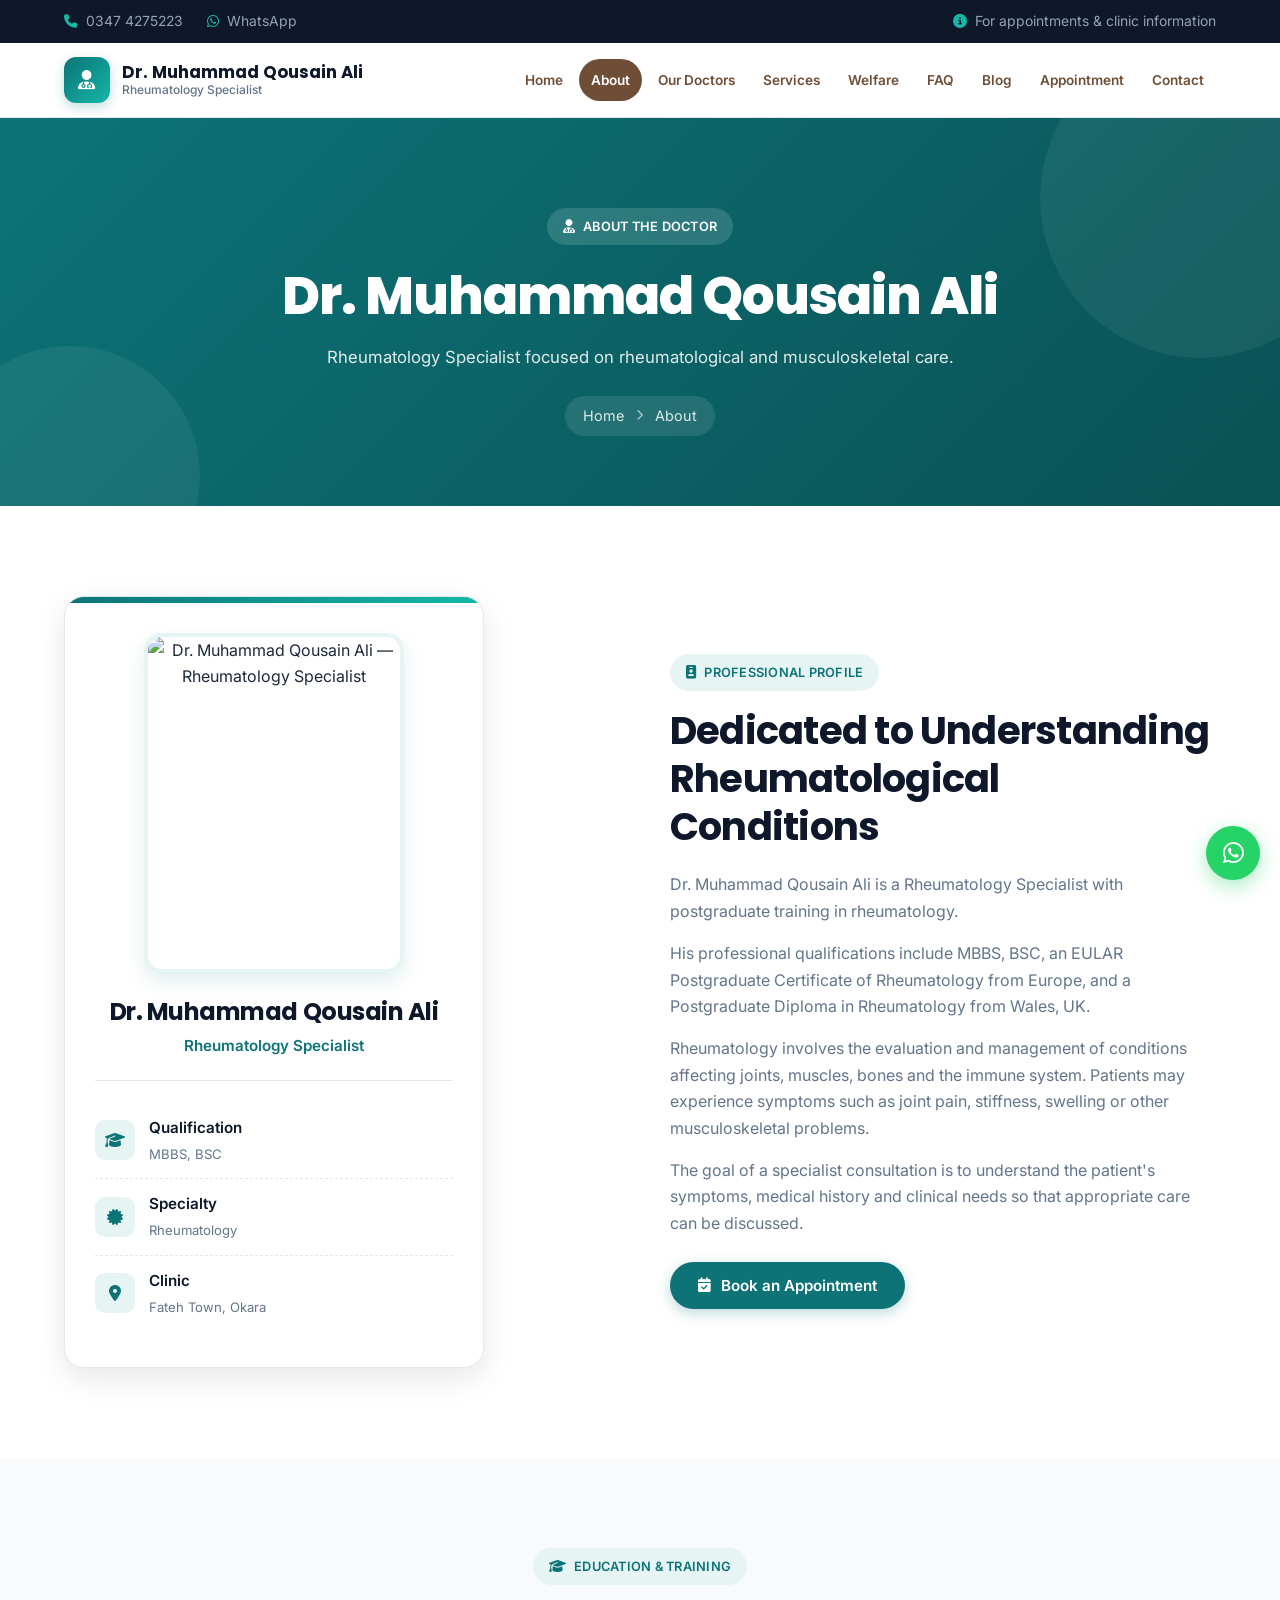
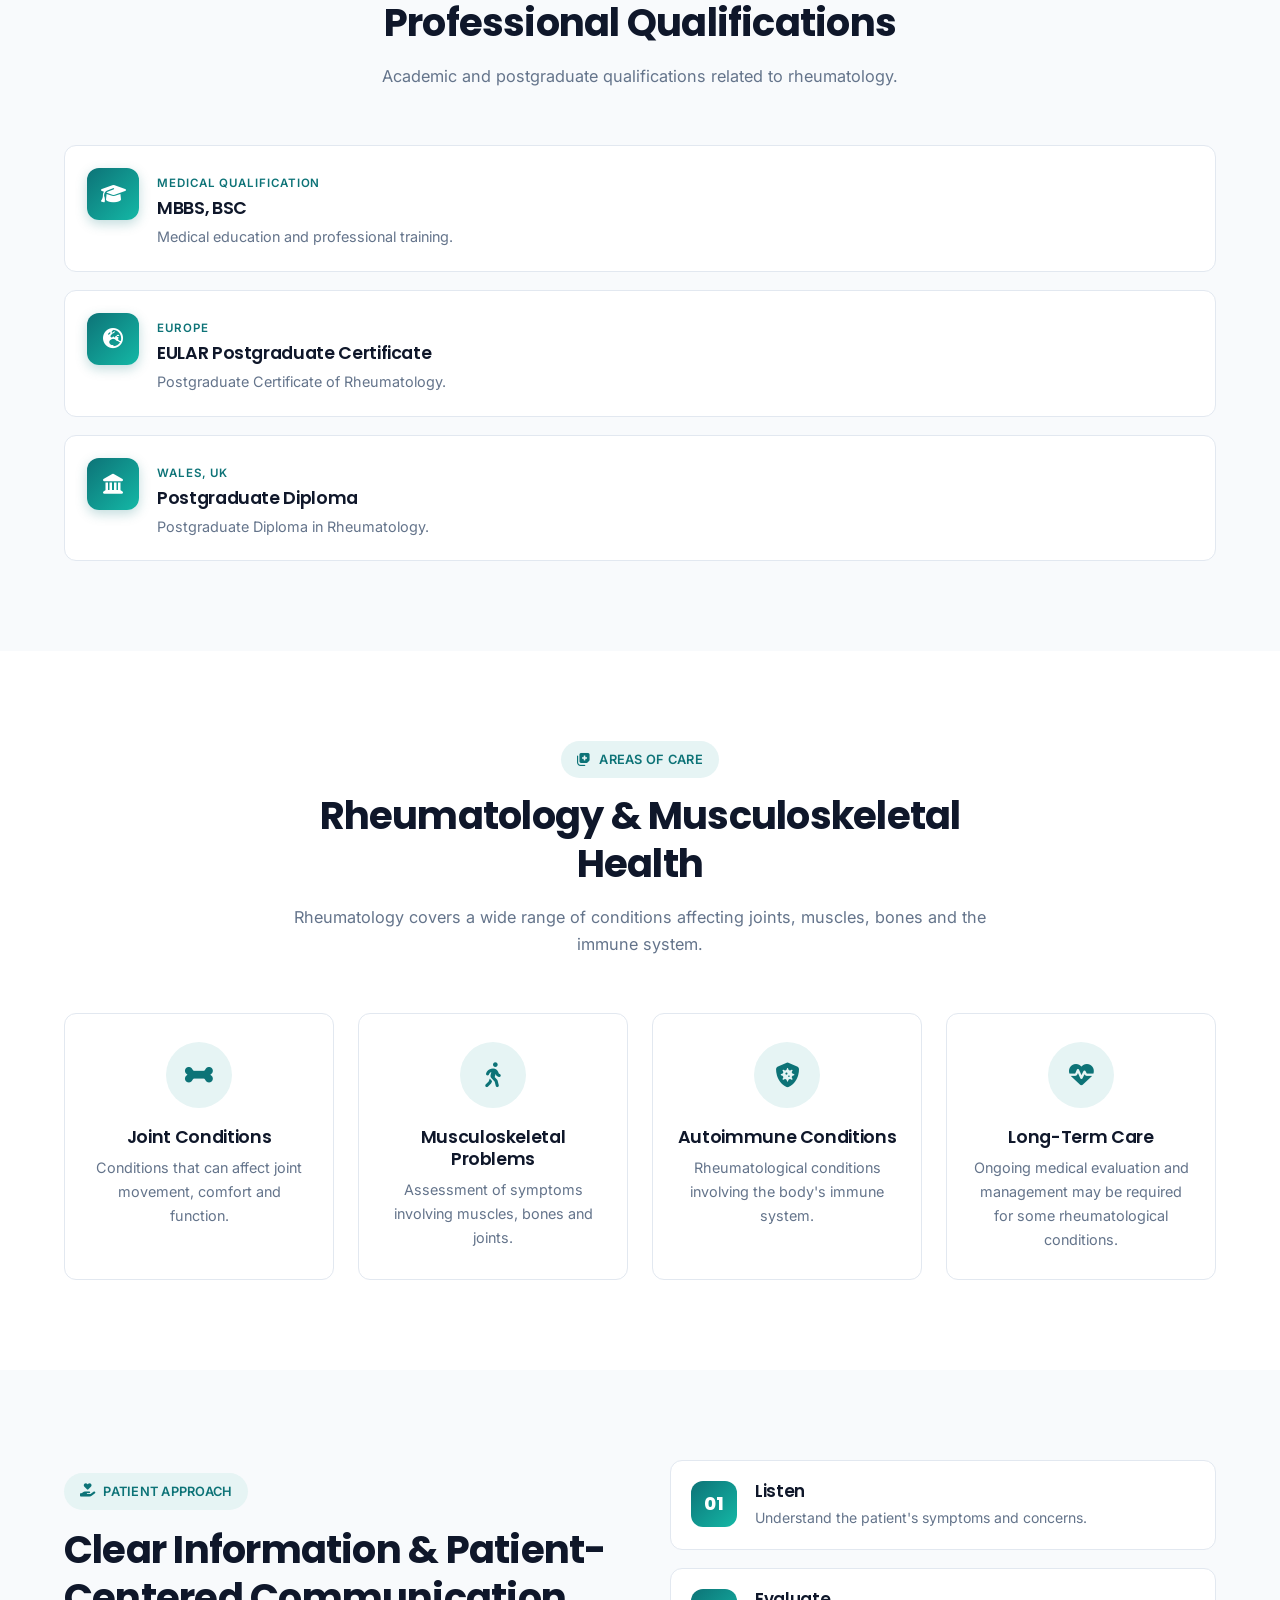
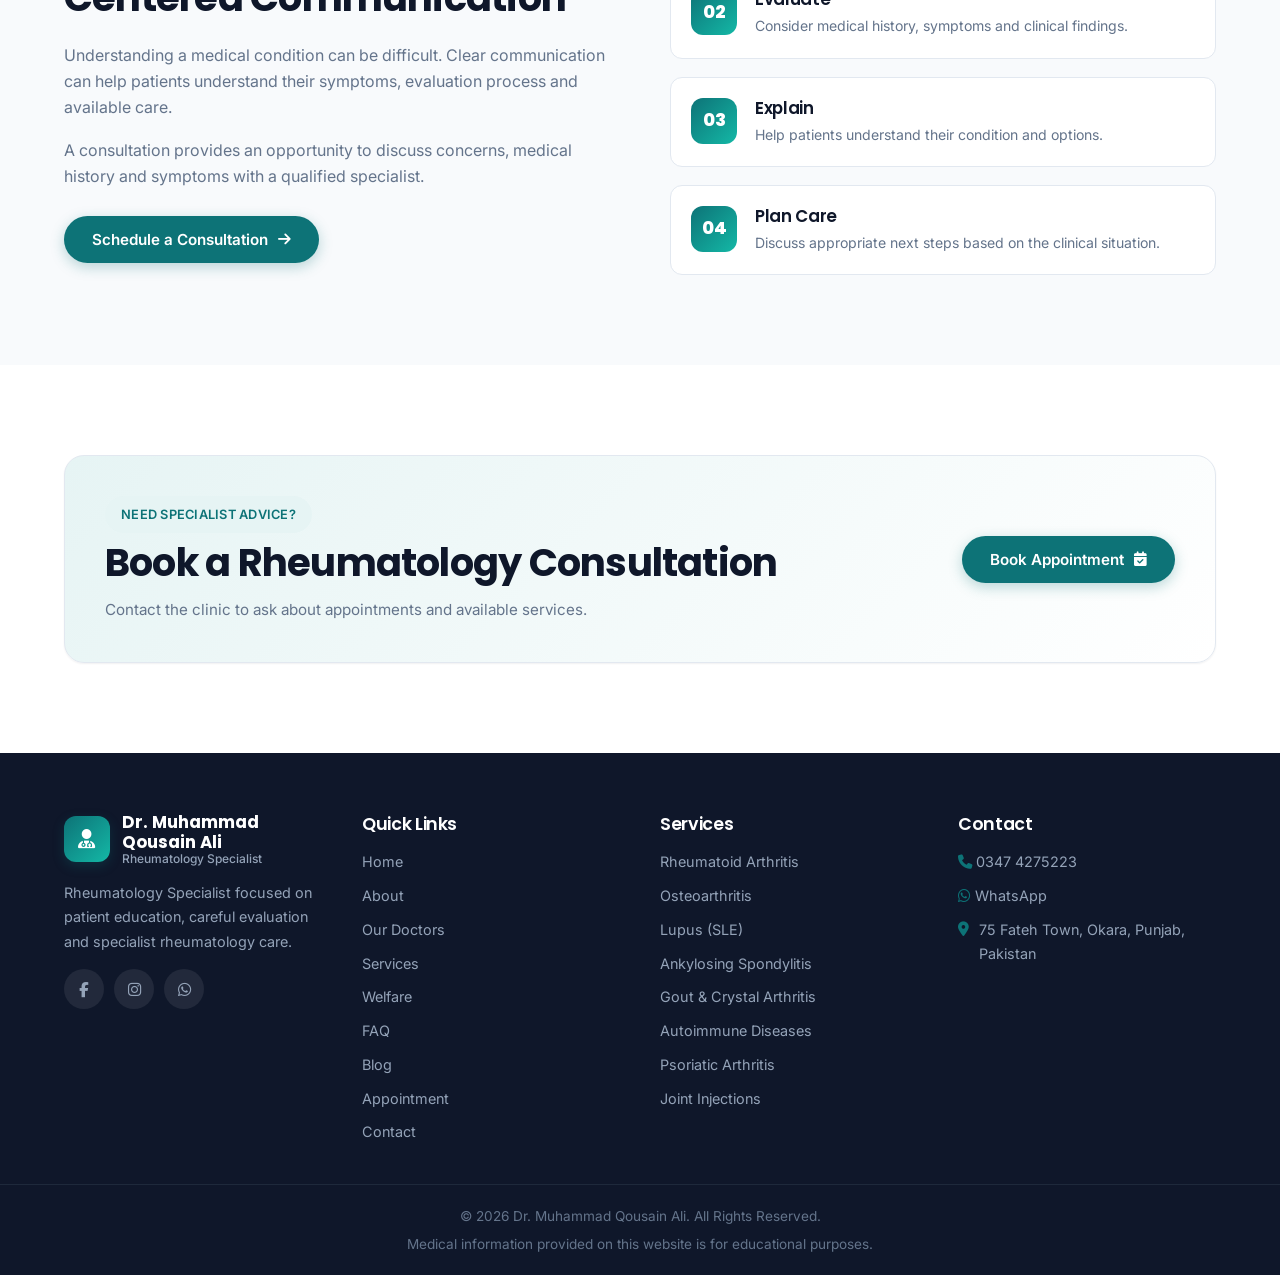
==== about.html @ 87967247 "Rename About.html to about.html" ====
<!DOCTYPE html>
<html lang="en">
<head>
<meta charset="UTF-8">
<meta name="viewport" content="width=device-width, initial-scale=1.0">
<meta name="description" content="Learn about Dr. Muhammad Qousain Ali, Rheumatology Specialist in Okara, Pakistan. MBBS, BSC, EULAR Certificate, Postgraduate Diploma in Rheumatology (Wales, UK).">
<meta name="keywords" content="Dr Muhammad Qousain Ali qualifications, Rheumatologist Okara, EULAR certified, Rheumatology specialist Pakistan">
<meta name="author" content="Dr. Muhammad Qousain Ali">
<meta name="theme-color" content="#0d7377">
<meta property="og:type" content="website">
<meta property="og:title" content="About Dr. Muhammad Qousain Ali | Rheumatology Specialist">
<meta property="og:description" content="Rheumatology specialist with postgraduate training in rheumatology from Europe and Wales, UK.">
<meta property="og:locale" content="en_PK">
<title>About Dr. Muhammad Qousain Ali | Rheumatology Specialist</title>
<link rel="icon" href="data:image/svg+xml,%3Csvg xmlns='http://www.w3.org/2000/svg' viewBox='0 0 100 100'%3E%3Crect width='100' height='100' rx='20' fill='%230d7377'/%3E%3Ctext x='50' y='68' font-family='Arial' font-size='55' font-weight='bold' text-anchor='middle' fill='white'%3EM%3C/text%3E%3C/svg%3E">
<link rel="preconnect" href="https://fonts.googleapis.com">
<link rel="preconnect" href="https://fonts.gstatic.com" crossorigin>
<link rel="dns-prefetch" href="https://cdnjs.cloudflare.com">
<link href="https://fonts.googleapis.com/css2?family=Inter:wght@400;500;600;700&family=Poppins:wght@600;700;800&display=swap" rel="stylesheet">
<link rel="stylesheet" href="https://cdnjs.cloudflare.com/ajax/libs/font-awesome/6.5.1/css/all.min.css">
<link rel="stylesheet" href="style.css">
<script>document.documentElement.classList.remove('no-js');</script>
</head>
<body class="no-js">

<div class="top-bar">
<div class="container top-bar-inner">
<div class="top-contact">
<a href="tel:03474275223"><i class="fa-solid fa-phone"></i> 0347 4275223</a>
<a href="https://wa.me/923474275223" target="_blank" rel="noopener noreferrer"><i class="fa-brands fa-whatsapp"></i> WhatsApp</a>
</div>
<div class="emergency"><i class="fa-solid fa-circle-info"></i><span>For appointments &amp; clinic information</span></div>
</div>
</div>

<header class="header" id="header">
<div class="container nav">
<a href="index.html" class="logo">
<div class="logo-icon"><i class="fa-solid fa-user-doctor"></i></div>
<div class="logo-text"><strong>Dr. Muhammad Qousain Ali</strong><small>Rheumatology Specialist</small></div>
</a>
<button class="hamburger" id="menuButton" type="button" aria-label="Toggle navigation menu" aria-expanded="false">
<i class="fa-solid fa-bars" id="menuOpenIcon"></i>
<i class="fa-solid fa-xmark" id="menuCloseIcon"></i>
</button>
<nav class="nav-links" id="mobileMenu">
<a href="index.html">Home</a>
<a href="about.html" class="active">About</a>
<a href="doctors.html">Our Doctors</a>
<a href="services.html">Services</a>
<a href="welfare.html">Welfare</a>
<a href="faq.html">FAQ</a>
<a href="blog.html">Blog</a>
<a href="appointment.html">Appointment</a>
<a href="contact.html">Contact</a>
</nav>
</div>
</header>

<main>
<section class="page-hero">
<div class="container page-hero-content reveal">
<span class="section-label"><i class="fa-solid fa-user-doctor"></i> About the Doctor</span>
<h1>Dr. Muhammad Qousain Ali</h1>
<p>Rheumatology Specialist focused on rheumatological and musculoskeletal care.</p>
<div class="breadcrumb">
<a href="index.html">Home</a>
<i class="fa-solid fa-chevron-right"></i>
<span>About</span>
</div>
</div>
</section>

<section class="section">
<div class="container">
<div class="doctor-about-grid">
<div class="doctor-about-visual reveal">
<div class="doctor-profile-card">
<div class="doctor-profile-photo">
<img src="doctor.png" alt="Dr. Muhammad Qousain Ali — Rheumatology Specialist" loading="eager" width="260" height="340">
</div>
<h2>Dr. Muhammad Qousain Ali</h2>
<p>Rheumatology Specialist</p>
<div class="profile-divider"></div>
<div class="profile-item"><i class="fa-solid fa-graduation-cap"></i><div><strong>Qualification</strong><span>MBBS, BSC</span></div></div>
<div class="profile-item"><i class="fa-solid fa-certificate"></i><div><strong>Specialty</strong><span>Rheumatology</span></div></div>
<div class="profile-item"><i class="fa-solid fa-location-dot"></i><div><strong>Clinic</strong><span>Fateh Town, Okara</span></div></div>
</div>
</div>
<div class="doctor-about-content reveal">
<span class="section-label"><i class="fa-solid fa-id-badge"></i> Professional Profile</span>
<h2>Dedicated to Understanding Rheumatological Conditions</h2>
<p>Dr. Muhammad Qousain Ali is a Rheumatology Specialist with postgraduate training in rheumatology.</p>
<p>His professional qualifications include MBBS, BSC, an EULAR Postgraduate Certificate of Rheumatology from Europe, and a Postgraduate Diploma in Rheumatology from Wales, UK.</p>
<p>Rheumatology involves the evaluation and management of conditions affecting joints, muscles, bones and the immune system. Patients may experience symptoms such as joint pain, stiffness, swelling or other musculoskeletal problems.</p>
<p>The goal of a specialist consultation is to understand the patient's symptoms, medical history and clinical needs so that appropriate care can be discussed.</p>
<a href="appointment.html" class="btn btn-primary btn-gap"><i class="fa-solid fa-calendar-check"></i> Book an Appointment</a>
</div>
</div>
</div>
</section>

<section class="section light qualifications-section">
<div class="container">
<div class="section-heading reveal">
<span class="section-label"><i class="fa-solid fa-graduation-cap"></i> Education &amp; Training</span>
<h2>Professional Qualifications</h2>
<p>Academic and postgraduate qualifications related to rheumatology.</p>
</div>
<div class="qualifications-grid">
<div class="qualification-card reveal">
<div class="qualification-icon"><i class="fa-solid fa-graduation-cap"></i></div>
<div>
<span class="section-label section-label--sm">Medical Qualification</span>
<h3>MBBS, BSC</h3>
<p>Medical education and professional training.</p>
</div>
</div>
<div class="qualification-card reveal">
<div class="qualification-icon"><i class="fa-solid fa-earth-europe"></i></div>
<div>
<span class="section-label section-label--sm">Europe</span>
<h3>EULAR Postgraduate Certificate</h3>
<p>Postgraduate Certificate of Rheumatology.</p>
</div>
</div>
<div class="qualification-card reveal">
<div class="qualification-icon"><i class="fa-solid fa-landmark"></i></div>
<div>
<span class="section-label section-label--sm">Wales, UK</span>
<h3>Postgraduate Diploma</h3>
<p>Postgraduate Diploma in Rheumatology.</p>
</div>
</div>
</div>
</div>
</section>

<section class="section">
<div class="container">
<div class="section-heading reveal">
<span class="section-label"><i class="fa-solid fa-notes-medical"></i> Areas of Care</span>
<h2>Rheumatology &amp; Musculoskeletal Health</h2>
<p>Rheumatology covers a wide range of conditions affecting joints, muscles, bones and the immune system.</p>
</div>
<div class="care-grid">
<div class="care-card reveal">
<div class="care-icon"><i class="fa-solid fa-bone"></i></div>
<h3>Joint Conditions</h3>
<p>Conditions that can affect joint movement, comfort and function.</p>
</div>
<div class="care-card reveal">
<div class="care-icon"><i class="fa-solid fa-person-walking"></i></div>
<h3>Musculoskeletal Problems</h3>
<p>Assessment of symptoms involving muscles, bones and joints.</p>
</div>
<div class="care-card reveal">
<div class="care-icon"><i class="fa-solid fa-shield-virus"></i></div>
<h3>Autoimmune Conditions</h3>
<p>Rheumatological conditions involving the body's immune system.</p>
</div>
<div class="care-card reveal">
<div class="care-icon"><i class="fa-solid fa-heart-pulse"></i></div>
<h3>Long-Term Care</h3>
<p>Ongoing medical evaluation and management may be required for some rheumatological conditions.</p>
</div>
</div>
</div>
</section>

<section class="section approach-section">
<div class="container">
<div class="approach-grid">
<div class="approach-content reveal">
<span class="section-label"><i class="fa-solid fa-hand-holding-heart"></i> Patient Approach</span>
<h2>Clear Information &amp; Patient-Centered Communication</h2>
<p>Understanding a medical condition can be difficult. Clear communication can help patients understand their symptoms, evaluation process and available care.</p>
<p>A consultation provides an opportunity to discuss concerns, medical history and symptoms with a qualified specialist.</p>
<a href="appointment.html" class="btn btn-primary btn-gap">Schedule a Consultation <i class="fa-solid fa-arrow-right"></i></a>
</div>
<div class="approach-list reveal">
<div class="approach-item">
<div class="approach-number">01</div>
<div><h3>Listen</h3><p>Understand the patient's symptoms and concerns.</p></div>
</div>
<div class="approach-item">
<div class="approach-number">02</div>
<div><h3>Evaluate</h3><p>Consider medical history, symptoms and clinical findings.</p></div>
</div>
<div class="approach-item">
<div class="approach-number">03</div>
<div><h3>Explain</h3><p>Help patients understand their condition and options.</p></div>
</div>
<div class="approach-item">
<div class="approach-number">04</div>
<div><h3>Plan Care</h3><p>Discuss appropriate next steps based on the clinical situation.</p></div>
</div>
</div>
</div>
</div>
</section>

<section class="section">
<div class="container reveal">
<div class="notice-box cta-banner">
<div>
<span class="section-label">Need Specialist Advice?</span>
<h2>Book a Rheumatology Consultation</h2>
<p>Contact the clinic to ask about appointments and available services.</p>
</div>
<a href="appointment.html" class="btn btn-primary">Book Appointment <i class="fa-solid fa-calendar-check"></i></a>
</div>
</div>
</section>
</main>

<footer class="footer">
<div class="container footer-grid">
<div class="footer-about">
<a href="index.html" class="footer-logo">
<div class="logo-icon"><i class="fa-solid fa-user-doctor"></i></div>
<div class="logo-text"><strong>Dr. Muhammad Qousain Ali</strong><small>Rheumatology Specialist</small></div>
</a>
<p>Rheumatology Specialist focused on patient education, careful evaluation and specialist rheumatology care.</p>
<div class="social-links">
<a href="#" aria-label="Facebook"><i class="fa-brands fa-facebook-f"></i></a>
<a href="#" aria-label="Instagram"><i class="fa-brands fa-instagram"></i></a>
<a href="https://wa.me/923474275223" target="_blank" rel="noopener noreferrer" aria-label="WhatsApp"><i class="fa-brands fa-whatsapp"></i></a>
</div>
</div>
<div class="footer-column">
<h3>Quick Links</h3>
<ul>
<li><a href="index.html">Home</a></li>
<li><a href="about.html">About</a></li>
<li><a href="doctors.html">Our Doctors</a></li>
<li><a href="services.html">Services</a></li>
<li><a href="welfare.html">Welfare</a></li>
<li><a href="faq.html">FAQ</a></li>
<li><a href="blog.html">Blog</a></li>
<li><a href="appointment.html">Appointment</a></li>
<li><a href="contact.html">Contact</a></li>
</ul>
</div>
<div class="footer-column">
<h3>Services</h3>
<ul>
<li><a href="services.html">Rheumatoid Arthritis</a></li>
<li><a href="services.html">Osteoarthritis</a></li>
<li><a href="services.html">Lupus (SLE)</a></li>
<li><a href="services.html">Ankylosing Spondylitis</a></li>
<li><a href="services.html">Gout &amp; Crystal Arthritis</a></li>
<li><a href="services.html">Autoimmune Diseases</a></li>
<li><a href="services.html">Psoriatic Arthritis</a></li>
<li><a href="services.html">Joint Injections</a></li>
</ul>
</div>
<div class="footer-column">
<h3>Contact</h3>
<ul>
<li><a href="tel:03474275223"><i class="fa-solid fa-phone"></i> 0347 4275223</a></li>
<li><a href="https://wa.me/923474275223" target="_blank" rel="noopener noreferrer"><i class="fa-brands fa-whatsapp"></i> WhatsApp</a></li>
<li><i class="fa-solid fa-location-dot"></i> 75 Fateh Town, Okara, Punjab, Pakistan</li>
</ul>
</div>
</div>
<div class="footer-bottom">
<div class="container">
<p>&copy; <span id="currentYear"></span> Dr. Muhammad Qousain Ali. All Rights Reserved.</p>
<p>Medical information provided on this website is for educational purposes.</p>
</div>
</div>
</footer>

<a href="https://wa.me/923474275223" class="whatsapp-float" target="_blank" rel="noopener noreferrer" aria-label="Contact on WhatsApp">
<i class="fa-brands fa-whatsapp"></i>
</a>
<button class="scroll-top" id="scrollTop" type="button" aria-label="Scroll to top">
<i class="fa-solid fa-arrow-up"></i>
</button>

<script src="script.js" defer></script>
</body>
</html>
---- style.css ----
/* =========================================================
   DR. MUHAMMAD QOUSAIN ALI — RHEUMATOLOGY SPECIALIST
   STYLESHEET — Speed Optimized
========================================================= */

:root {
  --primary: #0d7377;
  --primary-dark: #095255;
  --primary-light: #e6f4f4;
  --accent: #14b8a6;
  --dark: #0f172a;
  --dark-soft: #1e293b;
  --white: #ffffff;
  --light: #f8fafc;
  --text: #1e293b;
  --gray: #64748b;
  --gray-light: #94a3b8;
  --border: #e2e8f0;
  --shadow-sm: 0 1px 2px rgba(15,23,42,.06);
  --shadow: 0 4px 16px rgba(15,23,42,.08);
  --shadow-md: 0 10px 30px rgba(15,23,42,.10);
  --shadow-lg: 0 20px 50px rgba(15,23,42,.14);
  --success: #10b981;
  --error: #ef4444;
  --whatsapp: #25d366;
  --warning: #f97316;
  --nav-link: #6F4E37;
  --nav-link-hover: #5A3E2B;
  --nav-link-light: #F5EFE8;
  --radius: 12px;
  --radius-lg: 20px;
  --radius-full: 999px;
  --transition: all .3s ease;
  --transition-fast: all .18s ease;
  --container: 1200px;
  --font-body: 'Inter', system-ui, -apple-system, sans-serif;
  --font-head: 'Poppins', system-ui, -apple-system, sans-serif;
  --font-urdu: 'Noto Nastaliq Urdu', serif;
}

*, *::before, *::after { box-sizing: border-box; margin: 0; padding: 0; }
html { scroll-behavior: smooth; -webkit-text-size-adjust: 100%; }
body {
  font-family: var(--font-body);
  font-size: 16px; line-height: 1.65;
  color: var(--text); background: var(--white);
  overflow-x: hidden;
  -webkit-font-smoothing: antialiased;
}
body.menu-open { overflow: hidden; }
img, iframe { max-width: 100%; display: block; }
a { color: inherit; text-decoration: none; transition: var(--transition-fast); }
ul { list-style: none; }
button { font-family: inherit; cursor: pointer; border: none; background: none; color: inherit; }
input, textarea, select { font-family: inherit; font-size: inherit; color: inherit; }
h1,h2,h3,h4,h5,h6 { font-family: var(--font-head); font-weight: 700; line-height: 1.25; color: var(--dark); letter-spacing: -.02em; }
h1 { font-size: clamp(2rem, 5vw, 3.25rem); font-weight: 800; }
h2 { font-size: clamp(1.6rem, 3.5vw, 2.4rem); }
h3 { font-size: clamp(1.15rem, 2vw, 1.35rem); font-weight: 600; }
p { color: var(--gray); }

.container { width: 100%; max-width: var(--container); margin: 0 auto; padding: 0 24px; }
.section { padding: 90px 0; }
.section.light { background: var(--light); }
.section-heading { max-width: 720px; margin: 0 auto 55px; text-align: center; }
.section-heading h2 { margin: 14px 0 16px; }
.section-heading p { font-size: 1.02rem; }
.section-cta { text-align: center; margin-top: 40px; }
.section-label {
  display: inline-flex; align-items: center; gap: 8px;
  background: var(--primary-light); color: var(--primary);
  font-size: .8rem; font-weight: 600; padding: 8px 16px;
  border-radius: var(--radius-full); letter-spacing: .02em; text-transform: uppercase;
}
.section-label i { font-size: .85rem; }
.section-label--sm { background: transparent; padding: 0; font-size: .72rem; letter-spacing: .08em; margin-bottom: 4px; }
.btn-gap { margin-top: 10px; }

.btn {
  display: inline-flex; align-items: center; justify-content: center;
  gap: 10px; padding: 14px 26px;
  font-family: var(--font-body); font-size: .95rem; font-weight: 600;
  border-radius: var(--radius-full); border: 2px solid transparent;
  transition: var(--transition); white-space: nowrap; line-height: 1;
}
.btn i { font-size: .95em; }
.btn-primary { background: var(--primary); color: var(--white); box-shadow: 0 4px 14px rgba(13,115,119,.28); }
.btn-primary:hover { background: var(--primary-dark); transform: translateY(-2px); box-shadow: 0 8px 22px rgba(13,115,119,.35); }
.btn-light { background: var(--primary-light); color: var(--primary); }
.btn-light:hover { background: var(--primary); color: var(--white); transform: translateY(-2px); }
.btn-whatsapp { background: var(--whatsapp); color: var(--white); box-shadow: 0 4px 14px rgba(37,211,102,.28); }
.btn-whatsapp:hover { background: #1da851; transform: translateY(-2px); }
.btn-outline { background: transparent; color: var(--primary); border-color: var(--primary); }
.btn-outline:hover { background: var(--primary); color: var(--white); }
.btn-block { width: 100%; }

.top-bar { background: var(--dark); color: var(--gray-light); font-size: .87rem; padding: 10px 0; }
.top-bar-inner { display: flex; justify-content: space-between; align-items: center; gap: 20px; flex-wrap: wrap; }
.top-contact { display: flex; align-items: center; gap: 24px; flex-wrap: wrap; }
.top-contact a { display: inline-flex; align-items: center; gap: 8px; color: var(--gray-light); }
.top-contact a:hover { color: var(--white); }
.top-contact a i { color: var(--accent); font-size: .85rem; }
.emergency { display: inline-flex; align-items: center; gap: 8px; }
.emergency i { color: var(--accent); }

.header {
  position: sticky; top: 0; z-index: 900;
  background: rgba(255,255,255,.96);
  backdrop-filter: blur(12px); -webkit-backdrop-filter: blur(12px);
  border-bottom: 1px solid var(--border);
  transition: var(--transition);
}
.header.scrolled { box-shadow: var(--shadow); }
.nav { display: flex; align-items: center; justify-content: space-between; gap: 24px; padding: 14px 24px; }
.logo, .footer-logo { display: flex; align-items: center; gap: 12px; }
.logo-icon {
  width: 46px; height: 46px; border-radius: 12px;
  background: linear-gradient(135deg, var(--primary), var(--accent));
  color: var(--white); display: flex; align-items: center; justify-content: center;
  font-size: 1.25rem; flex-shrink: 0;
  box-shadow: 0 4px 12px rgba(13,115,119,.25);
}
.logo-text { display: flex; flex-direction: column; line-height: 1.15; }
.logo-text strong { font-family: var(--font-head); font-size: 1.05rem; font-weight: 700; color: var(--dark); }
.logo-text small { font-size: .75rem; color: var(--gray); font-weight: 500; }

.nav-links { display: flex; align-items: center; gap: 4px; flex-wrap: wrap; }
.nav-links a {
  padding: 10px 12px; font-size: .85rem; font-weight: 600;
  color: var(--nav-link); border-radius: var(--radius-full);
  transition: var(--transition-fast);
}
.nav-links a:hover { background: var(--nav-link); color: var(--white); }
.nav-links a.active { background: var(--nav-link); color: var(--white); }

.hamburger {
  display: none; width: 44px; height: 44px; border-radius: 10px;
  background: var(--nav-link-light); color: var(--nav-link);
  align-items: center; justify-content: center;
  font-size: 1.15rem; transition: var(--transition-fast);
}
.hamburger:hover { background: var(--nav-link); color: var(--white); }
.hamburger #menuCloseIcon { display: none; }
.hamburger.active #menuOpenIcon { display: none; }
.hamburger.active #menuCloseIcon { display: inline-block; }

.page-hero {
  background: linear-gradient(135deg, var(--primary) 0%, var(--primary-dark) 100%);
  color: var(--white); padding: 90px 0 70px;
  position: relative; overflow: hidden;
}
.page-hero::before, .page-hero::after { content: ""; position: absolute; border-radius: 50%; background: rgba(255,255,255,.06); }
.page-hero::before { top: -80px; right: -80px; width: 320px; height: 320px; }
.page-hero::after { bottom: -100px; left: -60px; width: 260px; height: 260px; }
.page-hero-content { position: relative; z-index: 2; text-align: center; max-width: 820px; margin: 0 auto; }
.page-hero .section-label { background: rgba(255,255,255,.14); color: var(--white); margin-bottom: 18px; }
.page-hero h1 { color: var(--white); margin-bottom: 16px; }
.page-hero p { color: rgba(255,255,255,.88); font-size: 1.05rem; max-width: 640px; margin: 0 auto; }
.breadcrumb {
  display: inline-flex; align-items: center; gap: 12px;
  margin-top: 24px; font-size: .9rem; color: rgba(255,255,255,.85);
  background: rgba(255,255,255,.1); padding: 8px 18px; border-radius: var(--radius-full);
}
.breadcrumb a { color: rgba(255,255,255,.85); }
.breadcrumb a:hover { color: var(--white); }
.breadcrumb i { font-size: .7rem; opacity: .7; }

.hero { background: linear-gradient(180deg, var(--light) 0%, var(--white) 100%); padding: 80px 0 90px; position: relative; overflow: hidden; }
.hero-grid { display: grid; grid-template-columns: 1.15fr 1fr; gap: 60px; align-items: center; }
.hero-content .section-label { margin-bottom: 20px; }
.hero-content h1 { margin-bottom: 24px; }
.hero-content h1 span { display: block; color: var(--primary); }
.hero-credentials { display: flex; flex-wrap: wrap; gap: 10px; margin-bottom: 24px; }
.credential-badge {
  display: inline-flex; align-items: center; gap: 8px;
  background: var(--white); border: 1px solid var(--border);
  color: var(--text); font-size: .82rem; font-weight: 500;
  padding: 8px 14px; border-radius: var(--radius-full);
  box-shadow: var(--shadow-sm);
}
.credential-badge i { color: var(--primary); font-size: .85rem; }
.hero-description { font-size: 1.05rem; margin-bottom: 32px; max-width: 560px; }
.hero-buttons { display: flex; flex-wrap: wrap; gap: 14px; }
.hero-visual { display: flex; justify-content: center; }

.doctor-profile-card {
  background: var(--white); border: 1px solid var(--border);
  border-radius: var(--radius-lg); padding: 36px 30px;
  text-align: center; box-shadow: var(--shadow-md);
  max-width: 420px; width: 100%; position: relative; overflow: hidden;
}
.doctor-profile-card::before {
  content: ""; position: absolute; top: 0; left: 0; right: 0; height: 6px;
  background: linear-gradient(90deg, var(--primary), var(--accent));
}

/* DOCTOR PHOTO — Main (Home + About) */
.doctor-profile-photo {
  width: 260px;
  height: 340px;
  border-radius: 18px;
  overflow: hidden;
  margin: 0 auto 24px;
  border: 4px solid var(--primary-light);
  box-shadow: 0 8px 20px rgba(13,115,119,.12);
  position: relative;
  background: var(--white);
}
.doctor-profile-photo img {
  width: 100%;
  height: 100%;
  object-fit: cover;
  object-position: center 15%;
  display: block;
}

/* DOCTOR PHOTO — Doctors page card */
.doctor-profile-photo--card {
  width: 220px;
  height: 290px;
  border-radius: 14px;
  margin: 0 auto 22px;
  border: 4px solid var(--primary-light);
  box-shadow: 0 6px 16px rgba(13,115,119,.1);
  overflow: hidden;
  background: var(--white);
  position: relative;
}
.doctor-profile-photo--card img {
  width: 100%;
  height: 100%;
  object-fit: cover;
  object-position: center 15%;
  display: block;
}

.doctor-profile-icon {
  width: 88px; height: 88px; border-radius: 50%;
  background: linear-gradient(135deg, var(--primary), var(--accent));
  color: var(--white); display: flex; align-items: center; justify-content: center;
  font-size: 2.4rem; margin: 0 auto 20px;
  box-shadow: 0 10px 24px rgba(13,115,119,.3);
}
.doctor-profile-card h2 { font-size: 1.5rem; margin-bottom: 6px; }
.doctor-profile-card > p { color: var(--primary); font-weight: 600; font-size: .95rem; margin-bottom: 20px; }
.profile-divider { height: 1px; background: var(--border); margin: 22px 0; }
.profile-item {
  display: flex; align-items: center; gap: 14px;
  text-align: left; padding: 12px 0;
  border-bottom: 1px dashed var(--border);
}
.profile-item:last-of-type { border-bottom: none; }
.profile-item i {
  width: 40px; height: 40px; flex-shrink: 0; border-radius: 10px;
  background: var(--primary-light); color: var(--primary);
  display: flex; align-items: center; justify-content: center; font-size: 1rem;
}
.profile-item strong { display: block; font-size: .95rem; color: var(--dark); font-weight: 600; }
.profile-item span { font-size: .82rem; color: var(--gray); }
.profile-cta { margin-top: 20px; }

.doctor-about-grid { display: grid; grid-template-columns: 1fr 1fr; gap: 60px; align-items: center; }
.doctor-about-content h2 { margin: 16px 0 20px; }
.doctor-about-content p { margin-bottom: 16px; font-size: 1rem; }
.qualifications-grid { display: grid; grid-template-columns: 1fr; gap: 18px; }
.qualification-card {
  display: flex; gap: 18px; align-items: flex-start;
  background: var(--white); border: 1px solid var(--border);
  border-radius: var(--radius); padding: 22px; transition: var(--transition);
}
.qualification-card:hover { transform: translateY(-4px); box-shadow: var(--shadow-md); border-color: var(--primary-light); }
.qualification-icon {
  width: 52px; height: 52px; flex-shrink: 0; border-radius: 12px;
  background: linear-gradient(135deg, var(--primary), var(--accent));
  color: var(--white); display: flex; align-items: center; justify-content: center;
  font-size: 1.25rem; box-shadow: 0 4px 12px rgba(13,115,119,.25);
}
.qualification-card h3 { font-size: 1.1rem; margin-bottom: 6px; }
.qualification-card p { font-size: .9rem; margin: 0; }
.qualification-card .section-label { background: transparent; color: var(--primary); padding: 0; margin-bottom: 4px; text-transform: uppercase; font-size: .72rem; letter-spacing: .08em; }

.services-grid { display: grid; grid-template-columns: repeat(auto-fit, minmax(280px, 1fr)); gap: 26px; }
.service-card {
  background: var(--white); border: 1px solid var(--border);
  border-radius: var(--radius-lg); padding: 30px 26px;
  transition: var(--transition); display: flex; flex-direction: column;
  position: relative; overflow: hidden;
}
.service-card::before {
  content: ""; position: absolute; top: 0; left: 0; right: 0; height: 4px;
  background: linear-gradient(90deg, var(--primary), var(--accent));
  transform: scaleX(0); transform-origin: left; transition: transform .4s ease;
}
.service-card:hover { transform: translateY(-6px); box-shadow: var(--shadow-md); border-color: transparent; }
.service-card:hover::before { transform: scaleX(1); }
.service-icon {
  width: 60px; height: 60px; border-radius: 14px;
  background: var(--primary-light); color: var(--primary);
  display: flex; align-items: center; justify-content: center;
  font-size: 1.5rem; margin-bottom: 20px; transition: var(--transition);
}
.service-card:hover .service-icon { background: linear-gradient(135deg, var(--primary), var(--accent)); color: var(--white); }
.service-card h3 { margin-bottom: 10px; font-size: 1.15rem; }
.service-card p { font-size: .92rem; margin-bottom: 18px; flex-grow: 1; }
.service-card .btn { align-self: flex-start; font-size: .85rem; padding: 10px 18px; }

.care-grid { display: grid; grid-template-columns: repeat(auto-fit, minmax(240px, 1fr)); gap: 24px; }
.care-card {
  background: var(--white); border: 1px solid var(--border);
  border-radius: var(--radius); padding: 28px 24px;
  text-align: center; transition: var(--transition);
}
.care-card:hover { transform: translateY(-6px); box-shadow: var(--shadow-md); border-color: var(--primary-light); }
.care-icon {
  width: 66px; height: 66px; border-radius: 50%;
  background: var(--primary-light); color: var(--primary);
  display: flex; align-items: center; justify-content: center;
  font-size: 1.55rem; margin: 0 auto 18px;
}
.care-card h3 { font-size: 1.1rem; margin-bottom: 8px; }
.care-card p { font-size: .9rem; }

.approach-section { background: var(--light); }
.approach-grid { display: grid; grid-template-columns: 1fr 1fr; gap: 60px; align-items: center; }
.approach-content h2 { margin: 16px 0 20px; }
.approach-content p { margin-bottom: 16px; }
.approach-list { display: flex; flex-direction: column; gap: 18px; }
.approach-item {
  display: flex; gap: 18px; align-items: flex-start;
  background: var(--white); border-radius: var(--radius); padding: 20px;
  border: 1px solid var(--border); transition: var(--transition);
}
.approach-item:hover { transform: translateX(4px); box-shadow: var(--shadow); border-color: var(--primary-light); }
.approach-number {
  font-family: var(--font-head); font-size: 1.1rem; font-weight: 800;
  color: var(--white);
  background: linear-gradient(135deg, var(--primary), var(--accent));
  width: 46px; height: 46px; border-radius: 12px;
  display: flex; align-items: center; justify-content: center; flex-shrink: 0;
}
.approach-item h3 { font-size: 1.05rem; margin-bottom: 4px; }
.approach-item p { font-size: .88rem; margin: 0; }

.blog-grid { display: grid; grid-template-columns: repeat(auto-fit, minmax(300px, 1fr)); gap: 26px; }
.blog-card {
  background: var(--white); border: 1px solid var(--border);
  border-radius: var(--radius-lg); overflow: hidden;
  transition: var(--transition); display: flex; flex-direction: column;
}
.blog-card:hover { transform: translateY(-6px); box-shadow: var(--shadow-md); }
.blog-card-image {
  height: 160px;
  background: linear-gradient(135deg, var(--primary-light), var(--primary));
  color: var(--white); display: flex; align-items: center; justify-content: center;
  font-size: 3rem;
}
.blog-card-content { padding: 24px; display: flex; flex-direction: column; flex-grow: 1; }
.blog-meta {
  display: inline-flex; align-items: center; gap: 6px;
  font-size: .78rem; font-weight: 600; color: var(--primary);
  text-transform: uppercase; letter-spacing: .05em; margin-bottom: 12px;
}
.blog-card h3 { font-size: 1.1rem; margin-bottom: 10px; }
.blog-card p { font-size: .9rem; flex-grow: 1; margin-bottom: 16px; }
.blog-card .btn { align-self: flex-start; }
.blog-card > .service-icon { margin: 24px 24px 0; }
.blog-card > .section-label--sm { margin: 16px 24px 0; }
.blog-card > h3 { padding: 10px 24px 0; }
.blog-card > p { padding: 0 24px; }
.blog-card > .btn { margin: 0 24px 24px; }

.notice-box {
  background: linear-gradient(135deg, var(--primary-light), var(--white));
  border: 1px solid var(--border);
  border-radius: var(--radius-lg); padding: 40px;
  box-shadow: var(--shadow-sm);
}
.cta-banner { display: flex; justify-content: space-between; align-items: center; flex-wrap: wrap; gap: 24px; }
.cta-banner h2 { margin: 6px 0 10px; }
.cta-banner p { font-size: .95rem; margin: 0; }
.cta-banner--dark { background: linear-gradient(135deg, var(--dark), var(--dark-soft)); border-color: transparent; color: var(--white); }
.cta-banner--dark h2 { color: var(--white); }
.cta-banner--dark p { color: var(--gray-light); }
.cta-banner--dark .section-label { background: rgba(255,255,255,.1); color: var(--accent); }
.cta-banner--whatsapp { border-left: 5px solid var(--whatsapp); }
.cta-banner--whatsapp .section-label { background: rgba(37,211,102,.12); color: var(--whatsapp); }

.info-card {
  display: flex; gap: 16px; align-items: flex-start;
  background: var(--light); padding: 20px; border-radius: var(--radius);
  margin-bottom: 15px; border: 1px solid var(--border); transition: var(--transition);
}
.info-card:hover { border-color: var(--primary-light); background: var(--white); box-shadow: var(--shadow-sm); }
.info-icon {
  width: 46px; height: 46px; border-radius: 50%;
  background: var(--white); color: var(--primary);
  display: flex; align-items: center; justify-content: center;
  font-size: 1.15rem; box-shadow: var(--shadow-sm); flex-shrink: 0;
}
.info-icon.whatsapp { color: var(--whatsapp); }
.info-card h3 { font-family: var(--font-head); font-size: 1.05rem; color: var(--dark); margin: 0 0 4px; }
.info-card a { color: var(--primary); font-weight: 600; font-size: 1rem; }
.info-card a:hover { text-decoration: underline; }
.info-card p { font-size: .85rem; color: var(--gray); margin-top: 2px; }
.info-strong { color: var(--dark); font-weight: 500; }

.contact-card {
  display: flex; gap: 15px; align-items: flex-start;
  padding: 18px; border-radius: var(--radius);
  background: var(--light); border: 1px solid var(--border); transition: var(--transition);
}
.contact-card:hover { background: var(--white); border-color: var(--primary-light); box-shadow: var(--shadow-sm); }
.contact-icon {
  width: 46px; height: 46px; border-radius: 50%;
  background: var(--primary-light); color: var(--primary);
  display: flex; align-items: center; justify-content: center;
  font-size: 1.15rem; flex-shrink: 0;
}
.contact-icon.whatsapp { background: #e8f8f0; color: var(--whatsapp); }
.contact-card h3 { font-size: 1.05rem; color: var(--dark); margin: 0 0 4px; }
.contact-card a { font-weight: 600; color: var(--primary); font-size: 1rem; }
.contact-card a:hover { text-decoration: underline; }
.contact-card p { font-size: .85rem; color: var(--gray); margin-top: 2px; }

.timings-box { padding: 20px; border-radius: var(--radius); background: var(--white); border: 1px solid var(--border); box-shadow: var(--shadow-sm); }
.timings-header { display: flex; align-items: center; gap: 10px; margin-bottom: 12px; color: var(--primary); }
.timings-header h3 { font-size: 1.1rem; margin: 0; color: var(--dark); }
.timings-row { display: flex; justify-content: space-between; padding: 8px 0; border-bottom: 1px solid var(--border); font-size: .9rem; }
.timings-row:last-child { border-bottom: none; padding-bottom: 0; }
.timings-row span { color: var(--gray); }
.timings-row strong { color: var(--dark); }

.appointment-grid { display: grid; grid-template-columns: 1fr 1.15fr; gap: 50px; align-items: start; }
.appointment-info h2 { margin: 12px 0 16px; }
.appointment-info > p { margin-bottom: 24px; }
.appointment-form-wrapper {
  background: var(--white); border: 1px solid var(--border);
  border-radius: var(--radius-lg); padding: 36px 30px;
  box-shadow: var(--shadow-md);
}
.appointment-form-header { margin-bottom: 24px; }
.appointment-form-header h2 { font-size: 1.6rem; margin: 5px 0 8px; }
.appointment-form-header p { font-size: .95rem; }
.appointment-form { display: block; }
.form-group { margin-bottom: 18px; }
.form-group label { display: block; font-weight: 600; font-size: .9rem; margin-bottom: 6px; color: var(--dark); }
.form-group label span { color: var(--error); }
.input-wrapper { position: relative; }
.input-icon {
  position: absolute; left: 15px; top: 50%;
  transform: translateY(-50%); color: var(--gray-light);
  pointer-events: none; font-size: .95rem; z-index: 1;
}
.input-wrapper.textarea-wrapper .input-icon { top: 15px; transform: none; }
.form-control {
  width: 100%; padding: 12px 15px 12px 42px;
  border: 1px solid var(--border); border-radius: 8px;
  font-family: inherit; font-size: .95rem;
  background: var(--white); transition: var(--transition-fast);
}
.form-control:focus { outline: none; border-color: var(--primary); box-shadow: 0 0 0 3px rgba(13,115,119,.12); }
.form-control.error { border-color: var(--error); background: #fef2f2; }
.form-control.success { border-color: var(--success); background: #f0fdf4; }
textarea.form-control { resize: vertical; min-height: 110px; }
.form-help { display: block; margin-top: 4px; font-size: .8rem; color: var(--gray-light); }
.form-note {
  display: flex; gap: 12px; background: var(--light);
  padding: 12px 15px; border-radius: 8px; margin-bottom: 20px;
  font-size: .85rem; color: var(--gray); border-left: 3px solid var(--primary);
}
.form-note i { color: var(--primary); margin-top: 3px; flex-shrink: 0; }
.form-message {
  margin-bottom: 15px; padding: 12px 16px; border-radius: 8px;
  font-size: .9rem; font-weight: 500; display: none;
}
.form-message.show { display: block; }
.form-message.error { background: #fef2f2; color: var(--error); border: 1px solid #fecaca; }
.form-message.success { background: #f0fdf4; color: var(--success); border: 1px solid #bbf7d0; }

.map-wrapper {
  border-radius: var(--radius); overflow: hidden;
  box-shadow: var(--shadow); border: 1px solid var(--border);
  background: var(--white);
}
.map-wrapper iframe { width: 100%; height: 400px; border: 0; display: block; }
.map-footer { display: flex; align-items: center; gap: 15px; padding: 20px; background: var(--white); }
.map-footer i { font-size: 1.5rem; color: var(--primary); }
.map-footer strong { display: block; font-size: 1.05rem; color: var(--dark); }
.map-footer span { font-size: .9rem; color: var(--gray); }

.disclaimer-box { display: flex; gap: 20px; align-items: flex-start; border-left: 4px solid var(--error); background: #fff5f5; }
.disclaimer-box .disclaimer-icon { font-size: 2rem; color: var(--error); flex-shrink: 0; }
.disclaimer-box h3 { font-family: var(--font-head); color: var(--dark); margin-bottom: 8px; }
.disclaimer-box p { font-size: .95rem; }
.disclaimer-box p + p { margin-top: 8px; }

.guide-box { border-top: 4px solid var(--primary); display: flex; gap: 25px; flex-wrap: wrap; }
.guide-box .guide-icon { font-size: 2.5rem; color: var(--primary); flex-shrink: 0; }
.guide-box .guide-body { flex: 1; min-width: 250px; }
.guide-box h2 { margin: 5px 0 10px; font-size: 1.5rem; }
.guide-box p { margin-top: 10px; }
.featured-article { border-left: 5px solid var(--primary); display: flex; gap: 25px; align-items: center; flex-wrap: wrap; }
.featured-article .featured-icon { font-size: 3rem; color: var(--primary); flex-shrink: 0; }
.featured-article .featured-body { flex: 1; min-width: 280px; }
.featured-article h2 { font-size: 1.5rem; margin: 5px 0 10px; }
.featured-article p { margin: 10px 0; }
.featured-meta { display: flex; gap: 15px; font-size: .85rem; color: var(--gray-light); margin-bottom: 15px; }
.featured-meta i { color: var(--primary); }

.symptom-box {
  background: var(--white); border: 1px solid var(--border);
  border-top: 4px solid var(--primary);
  border-radius: var(--radius-lg); padding: 32px 28px;
  box-shadow: var(--shadow-sm);
}
.symptom-box h3 { font-family: var(--font-head); margin-bottom: 18px; color: var(--dark); font-size: 1.2rem; }
.symptom-list { display: flex; flex-direction: column; gap: 14px; }
.symptom-list li { display: flex; align-items: center; gap: 10px; font-size: .95rem; color: var(--text); }
.symptom-list i { color: var(--primary); font-size: 1rem; }

.contact-grid { display: grid; grid-template-columns: 1fr 1fr; gap: 40px; align-items: start; }
.contact-info { display: flex; flex-direction: column; gap: 20px; }
.contact-info h2 { font-size: 1.8rem; margin: 5px 0 10px; }
.contact-info p { font-size: .95rem; line-height: 1.6; }
.action-panel {
  background: var(--white); border: 1px solid var(--border);
  border-top: 4px solid var(--primary);
  border-radius: var(--radius-lg); padding: 40px 30px;
  text-align: center;
  display: flex; flex-direction: column; align-items: center; justify-content: center;
  box-shadow: var(--shadow-sm);
}
.action-panel-icon {
  width: 70px; height: 70px; border-radius: 50%;
  background: var(--primary-light); color: var(--primary);
  display: flex; align-items: center; justify-content: center;
  font-size: 2rem; margin-bottom: 20px;
}
.action-panel h2 { font-size: 1.6rem; margin-bottom: 10px; }
.action-panel p { color: var(--gray); font-size: .95rem; line-height: 1.6; margin-bottom: 25px; max-width: 380px; }
.action-panel .btn { width: 100%; max-width: 300px; margin-bottom: 15px; }
.divider-or { position: relative; width: 100%; max-width: 300px; text-align: center; margin: 15px 0; }
.divider-or hr { border: 0; border-top: 1px solid var(--border); margin: 0; }
.divider-or span {
  position: absolute; top: 50%; left: 50%;
  transform: translate(-50%, -50%);
  background: var(--white); padding: 0 10px;
  color: var(--gray-light); font-size: .8rem; font-weight: 600;
}
.action-panel .note { display: flex; align-items: center; gap: 8px; margin-top: 25px; font-size: .85rem; color: var(--gray-light); }
.action-panel .note i { color: var(--primary); }

.social-links { display: flex; gap: 10px; margin-top: 15px; }
.social-links a {
  width: 40px; height: 40px; border-radius: 50%;
  background: rgba(255,255,255,.08); color: var(--gray-light);
  display: flex; align-items: center; justify-content: center;
  font-size: .95rem; transition: var(--transition-fast);
}
.social-links a:hover { background: var(--primary); color: var(--white); transform: translateY(-3px); }

.footer { background: var(--dark); color: var(--white); padding: 60px 0 20px; }
.footer-grid { display: grid; grid-template-columns: repeat(auto-fit, minmax(220px, 1fr)); gap: 40px; margin-bottom: 40px; }
.footer-logo .logo-text strong { color: var(--white); }
.footer-logo .logo-text small { color: var(--gray-light); }
.footer-about p { margin-top: 15px; color: var(--gray-light); font-size: .9rem; line-height: 1.7; }
.footer-column h3 { font-family: var(--font-head); margin-bottom: 15px; font-size: 1.1rem; color: var(--white); }
.footer-column ul { display: flex; flex-direction: column; gap: 10px; font-size: .9rem; }
.footer-column ul a { color: var(--gray-light); transition: var(--transition-fast); }
.footer-column ul a:hover { color: var(--accent); padding-left: 4px; }
.footer-column ul li { color: var(--gray-light); display: flex; align-items: flex-start; gap: 10px; }
.footer-column ul li i { color: var(--primary); margin-top: 4px; flex-shrink: 0; }
.footer-bottom { border-top: 1px solid var(--dark-soft); padding-top: 20px; text-align: center; font-size: .85rem; color: var(--gray-light); }
.footer-bottom p + p { margin-top: 5px; }

.whatsapp-float {
  position: fixed; bottom: 20px; right: 20px;
  width: 54px; height: 54px; border-radius: 50%;
  background: var(--whatsapp); color: var(--white);
  display: flex; align-items: center; justify-content: center;
  font-size: 1.5rem; z-index: 999;
  box-shadow: 0 6px 20px rgba(37,211,102,.4);
  transition: var(--transition);
}
.whatsapp-float:hover { transform: scale(1.08); box-shadow: 0 10px 28px rgba(37,211,102,.55); }
.scroll-top {
  position: fixed; bottom: 86px; right: 20px;
  width: 50px; height: 50px; border-radius: 50%;
  background: var(--primary); color: var(--white);
  display: none; align-items: center; justify-content: center;
  font-size: 1.05rem; z-index: 999;
  box-shadow: var(--shadow-md); transition: var(--transition);
}
.scroll-top.show { display: flex; }
.scroll-top:hover { background: var(--primary-dark); transform: translateY(-3px); }

.doctors-grid { display: grid; grid-template-columns: repeat(auto-fit, minmax(300px, 1fr)); gap: 30px; }
.doctor-card {
  background: var(--white); border: 1px solid var(--border);
  border-radius: var(--radius-lg); padding: 36px 28px;
  text-align: center; transition: var(--transition);
  display: flex; flex-direction: column;
  position: relative; overflow: hidden;
}
.doctor-card::before {
  content: ""; position: absolute; top: 0; left: 0; right: 0; height: 5px;
  background: linear-gradient(90deg, var(--primary), var(--accent));
  transform: scaleX(0); transform-origin: left; transition: transform .4s ease;
}
.doctor-card:hover { transform: translateY(-8px); box-shadow: var(--shadow-lg); border-color: transparent; }
.doctor-card:hover::before { transform: scaleX(1); }
.doctor-card-icon {
  width: 96px; height: 96px; border-radius: 50%;
  margin: 0 auto 22px; display: flex; align-items: center; justify-content: center;
  font-size: 2.4rem; color: var(--white);
  box-shadow: 0 10px 26px rgba(0,0,0,.15);
  transition: var(--transition);
  background: linear-gradient(135deg, var(--primary), var(--accent));
}
.doctor-card-icon.dental { background: linear-gradient(135deg, #6366f1, #8b5cf6); box-shadow: 0 10px 26px rgba(99,102,241,.3); }
.doctor-card-icon.gp { background: linear-gradient(135deg, #0d7377, #14b8a6); box-shadow: 0 10px 26px rgba(13,115,119,.3); }
.doctor-card-icon.physio { background: linear-gradient(135deg, #f59e0b, #f97316); box-shadow: 0 10px 26px rgba(245,158,11,.3); }
.doctor-card:hover .doctor-card-icon { transform: scale(1.06) rotate(-3deg); }
.doctor-card h3 { font-size: 1.3rem; margin-bottom: 6px; color: var(--dark); }
.doctor-specialty {
  display: inline-block; font-size: .85rem; font-weight: 600;
  color: var(--primary); text-transform: uppercase;
  letter-spacing: .05em; margin-bottom: 20px;
}
.doctor-meta {
  display: flex; flex-direction: column; gap: 10px;
  padding: 16px 0; border-top: 1px solid var(--border);
  border-bottom: 1px solid var(--border); margin-bottom: 20px;
}
.doctor-meta-item { display: flex; align-items: center; justify-content: center; gap: 10px; font-size: .9rem; color: var(--gray); }
.doctor-meta-item i { color: var(--primary); font-size: .95rem; width: 18px; text-align: center; }
.doctor-meta-item strong { color: var(--dark); font-weight: 600; }
.doctor-bio { font-size: .92rem; line-height: 1.7; color: var(--gray); margin-bottom: 22px; flex-grow: 1; }
.doctor-card .btn { align-self: stretch; font-size: .88rem; padding: 11px 18px; }

.camp-announcement { display: flex; gap: 28px; align-items: center; flex-wrap: wrap; border-left: 5px solid var(--primary); }
.camp-announcement-icon {
  width: 90px; height: 90px; flex-shrink: 0; border-radius: 20px;
  background: linear-gradient(135deg, var(--primary), var(--accent));
  color: var(--white); display: flex; align-items: center; justify-content: center;
  font-size: 2.6rem; box-shadow: 0 10px 26px rgba(13,115,119,.3);
}
.camp-announcement-body { flex: 1; min-width: 260px; }
.camp-announcement-body h2 { margin: 5px 0 12px; font-size: 1.5rem; }
.camp-announcement-body p { font-size: .98rem; line-height: 1.7; }
.camp-announcement-body strong { color: var(--primary); font-weight: 700; }

.welfare-info-grid { display: grid; grid-template-columns: repeat(auto-fit, minmax(260px, 1fr)); gap: 26px; }
.welfare-card {
  background: var(--white); border: 1px solid var(--border);
  border-radius: var(--radius-lg); padding: 34px 26px;
  text-align: center; transition: var(--transition);
}
.welfare-card:hover { transform: translateY(-6px); box-shadow: var(--shadow-md); border-color: var(--primary-light); }
.welfare-icon {
  width: 76px; height: 76px; border-radius: 50%;
  background: var(--primary-light); color: var(--primary);
  display: flex; align-items: center; justify-content: center;
  font-size: 1.8rem; margin: 0 auto 20px; transition: var(--transition);
}
.welfare-card:hover .welfare-icon { background: linear-gradient(135deg, var(--primary), var(--accent)); color: var(--white); transform: scale(1.08); }
.welfare-icon--warning { background: #fff7ed; color: var(--warning); }
.welfare-card:hover .welfare-icon--warning { background: linear-gradient(135deg, #f59e0b, #f97316); color: var(--white); }
.welfare-card h3 { font-size: 1.15rem; margin-bottom: 12px; color: var(--dark); }
.welfare-card p { font-size: .92rem; line-height: 1.7; color: var(--gray); }
.welfare-card p strong { color: var(--dark); font-weight: 600; }

.welfare-notice {
  display: flex; gap: 28px; align-items: flex-start; flex-wrap: wrap;
  border-left: 5px solid var(--warning);
  background: linear-gradient(135deg, #fff7ed, var(--white));
}
.welfare-notice-icon {
  width: 76px; height: 76px; flex-shrink: 0; border-radius: 20px;
  background: linear-gradient(135deg, #f59e0b, #f97316);
  color: var(--white); display: flex; align-items: center; justify-content: center;
  font-size: 2rem; box-shadow: 0 10px 26px rgba(249,115,22,.28);
}
.welfare-notice-body { flex: 1; min-width: 260px; }
.welfare-notice-body h3 { font-size: 1.3rem; margin-bottom: 16px; color: var(--dark); }
.welfare-notice-list { display: flex; flex-direction: column; gap: 12px; }
.welfare-notice-list li { display: flex; gap: 12px; align-items: flex-start; font-size: .95rem; color: var(--text); line-height: 1.65; }
.welfare-notice-list i { color: var(--success); font-size: 1rem; margin-top: 4px; flex-shrink: 0; }
.welfare-notice-list strong { color: var(--dark); font-weight: 600; }

.faq-list { display: flex; flex-direction: column; gap: 20px; max-width: 900px; margin: 0 auto; }
.faq-item {
  background: var(--white); border: 1px solid var(--border);
  border-radius: var(--radius-lg); padding: 28px 30px;
  transition: var(--transition); position: relative; overflow: hidden;
}
.faq-item::before {
  content: ""; position: absolute; left: 0; top: 0; bottom: 0; width: 4px;
  background: linear-gradient(180deg, var(--primary), var(--accent));
  transform: scaleY(0); transform-origin: top; transition: transform .4s ease;
}
.faq-item:hover { transform: translateY(-3px); box-shadow: var(--shadow-md); border-color: var(--primary-light); }
.faq-item:hover::before { transform: scaleY(1); }
.faq-item-header { display: flex; gap: 18px; align-items: flex-start; margin-bottom: 16px; }
.faq-item-num {
  font-family: var(--font-head); font-size: 1.1rem; font-weight: 800;
  color: var(--white);
  background: linear-gradient(135deg, var(--primary), var(--accent));
  min-width: 46px; height: 46px; border-radius: 12px;
  display: flex; align-items: center; justify-content: center;
  flex-shrink: 0; box-shadow: 0 4px 12px rgba(13,115,119,.25);
}
.faq-item-header h3 { font-size: 1.15rem; color: var(--dark); margin: 0; padding-top: 10px; line-height: 1.4; }
.faq-item-body { display: flex; flex-direction: column; gap: 14px; padding-left: 64px; }
.faq-en {
  font-size: .95rem; line-height: 1.75; color: var(--gray);
  padding: 14px 18px; background: var(--light);
  border-radius: 10px; border-left: 3px solid var(--primary);
}
.faq-en a { color: var(--primary); font-weight: 600; text-decoration: underline; text-underline-offset: 3px; }
.faq-en a:hover { color: var(--primary-dark); }
.faq-en strong { color: var(--dark); font-weight: 600; }
.faq-ur {
  font-family: var(--font-urdu); font-size: 1.08rem; line-height: 2.4;
  color: var(--text); padding: 16px 20px;
  background: linear-gradient(135deg, var(--primary-light), #f0fbfb);
  border-radius: 10px; border-right: 3px solid var(--primary);
  text-align: right; direction: rtl;
}
.faq-ur a { color: var(--primary); font-weight: 600; text-decoration: underline; text-underline-offset: 3px; }
.faq-ur a:hover { color: var(--primary-dark); }
.faq-ur strong { color: var(--dark); font-weight: 600; }

.reveal { opacity: 0; transform: translateY(28px); transition: opacity .7s ease, transform .7s ease; }
.reveal.visible { opacity: 1; transform: translateY(0); }
.no-js .reveal { opacity: 1; transform: none; }

@media (max-width: 1024px) {
  .hero-grid { grid-template-columns: 1fr; gap: 40px; }
  .hero-visual { order: -1; }
  .doctor-about-grid { grid-template-columns: 1fr; gap: 40px; }
  .approach-grid { grid-template-columns: 1fr; gap: 40px; }
  .appointment-grid { grid-template-columns: 1fr; gap: 40px; }
  .contact-grid { grid-template-columns: 1fr; gap: 40px; }
}

@media (max-width: 900px) {
  .section { padding: 70px 0; }
  .nav-links { display: none; }
  .hamburger { display: flex; }
  .nav-links.open {
    display: flex; flex-direction: column; align-items: stretch;
    position: absolute; top: 100%; left: 0; right: 0;
    background: var(--white); padding: 20px 24px;
    box-shadow: var(--shadow-md);
    border-top: 1px solid var(--border); gap: 6px;
    max-height: calc(100vh - 80px); overflow-y: auto;
  }
  .nav-links.open a { padding: 12px 16px; border-radius: 8px; font-size: .95rem; color: var(--nav-link); }
  .nav-links.open a.active { background: var(--nav-link); color: var(--white); }
}

@media (max-width: 640px) {
  .container { padding: 0 18px; }
  .section { padding: 55px 0; }
  .top-bar-inner { justify-content: center; text-align: center; }
  .emergency { display: none; }
  .page-hero { padding: 65px 0 50px; }
  .hero { padding: 55px 0 65px; }
  .hero-buttons { flex-direction: column; }
  .hero-buttons .btn { width: 100%; }
  .section-heading { margin-bottom: 40px; }
  .notice-box { padding: 26px 22px; }
  .cta-banner { flex-direction: column; align-items: flex-start; }
  .cta-banner .btn { width: 100%; }
  .appointment-form-wrapper { padding: 26px 20px; }
  .doctor-profile-card { padding: 28px 22px; }
  .doctor-profile-photo { width: 220px; height: 290px; }
  .doctor-profile-photo--card { width: 200px; height: 260px; }
  .footer-grid { gap: 30px; }
  .scroll-top { bottom: 82px; width: 46px; height: 46px; }
  .whatsapp-float { width: 50px; height: 50px; font-size: 1.3rem; }
  .camp-announcement { padding: 26px 22px; gap: 20px; }
  .camp-announcement-icon { width: 70px; height: 70px; font-size: 2rem; }
  .welfare-notice { padding: 26px 22px; gap: 20px; }
  .welfare-notice-icon { width: 60px; height: 60px; font-size: 1.6rem; }
  .doctor-card { padding: 30px 22px; }
  .doctor-card-icon { width: 84px; height: 84px; font-size: 2rem; }
}

@media (prefers-reduced-motion: reduce) {
  *, *::before, *::after {
    animation-duration: .01ms !important;
    transition-duration: .01ms !important;
  }
  html { scroll-behavior: auto; }
}
:focus-visible { outline: 2px solid var(--primary); outline-offset: 3px; border-radius: 4px; }
.sr-only {
  position: absolute; width: 1px; height: 1px;
  padding: 0; margin: -1px; overflow: hidden;
  clip: rect(0,0,0,0); white-space: nowrap; border: 0;
}

.service-card h3 .urdu-name {
  display: block; font-family: var(--font-urdu); font-size: 0.95rem;
  color: var(--primary); font-weight: 500; margin-top: 6px;
  line-height: 2; direction: rtl;
}
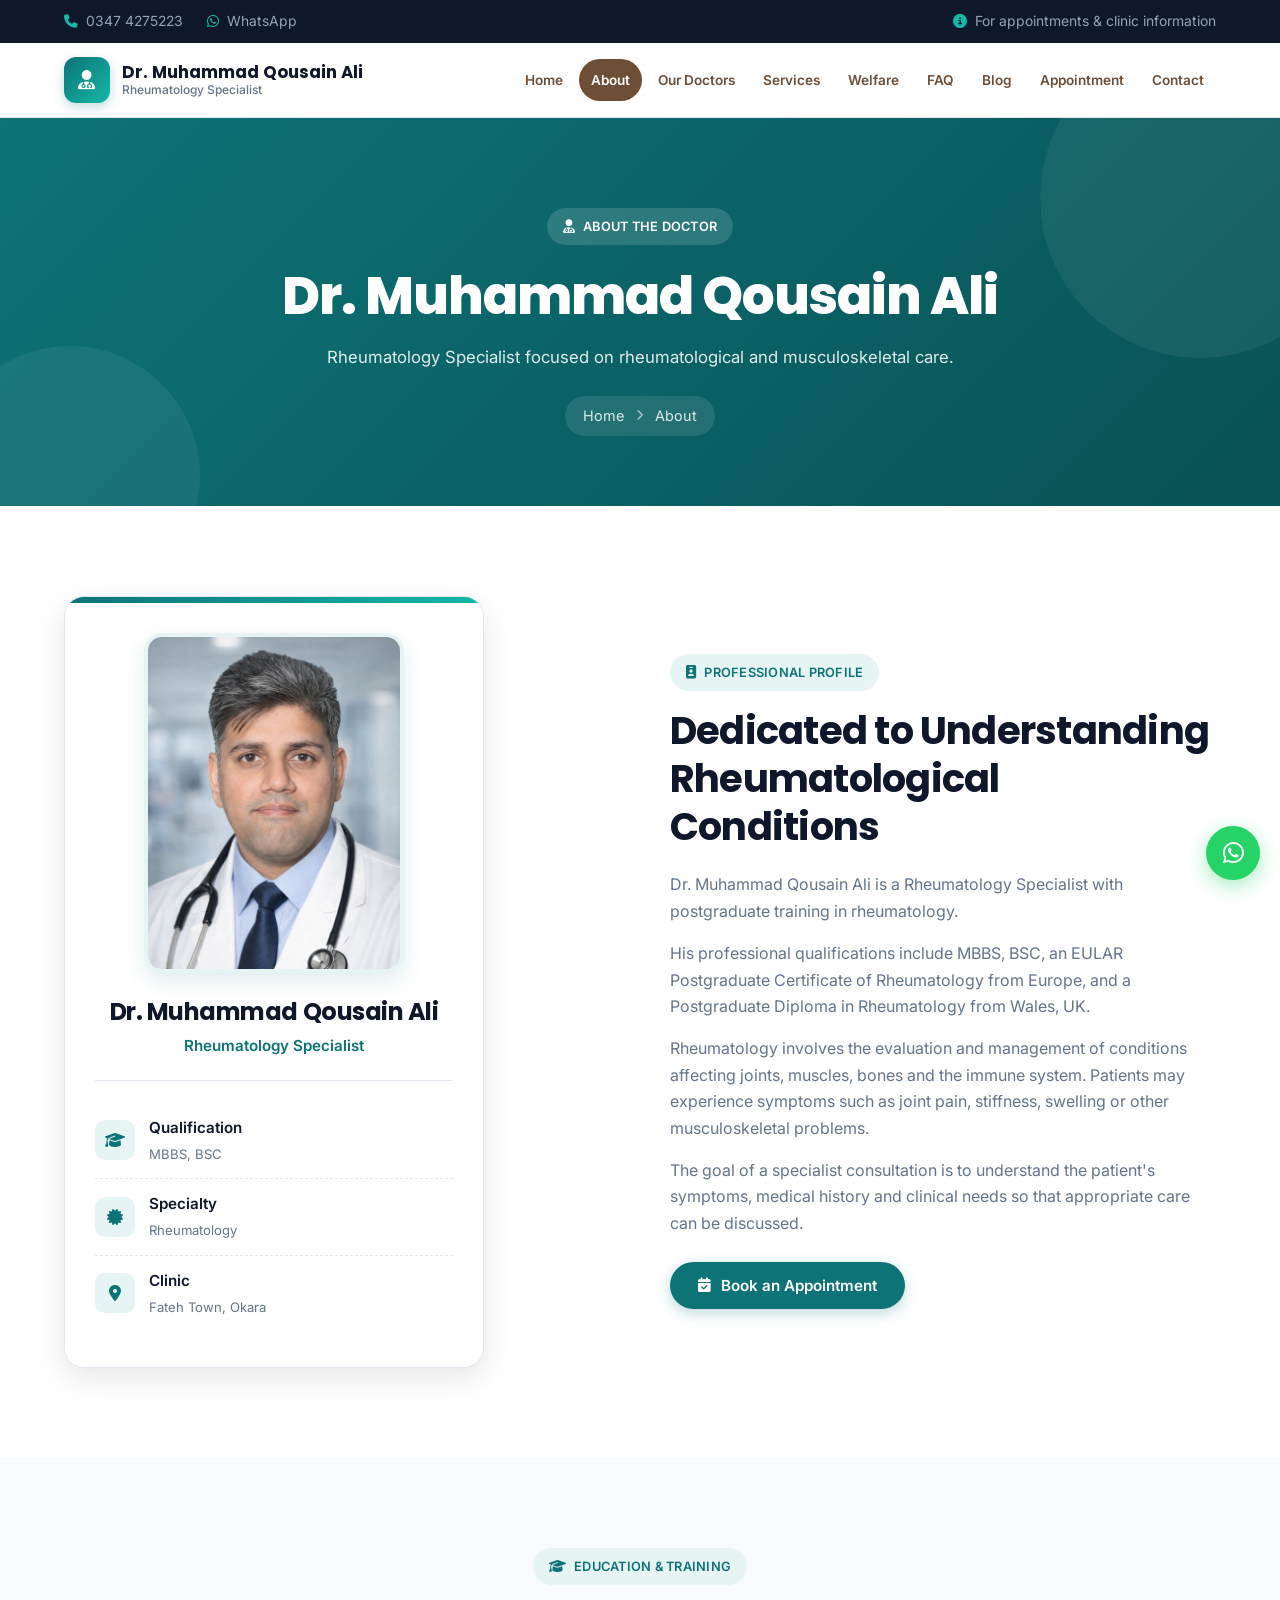
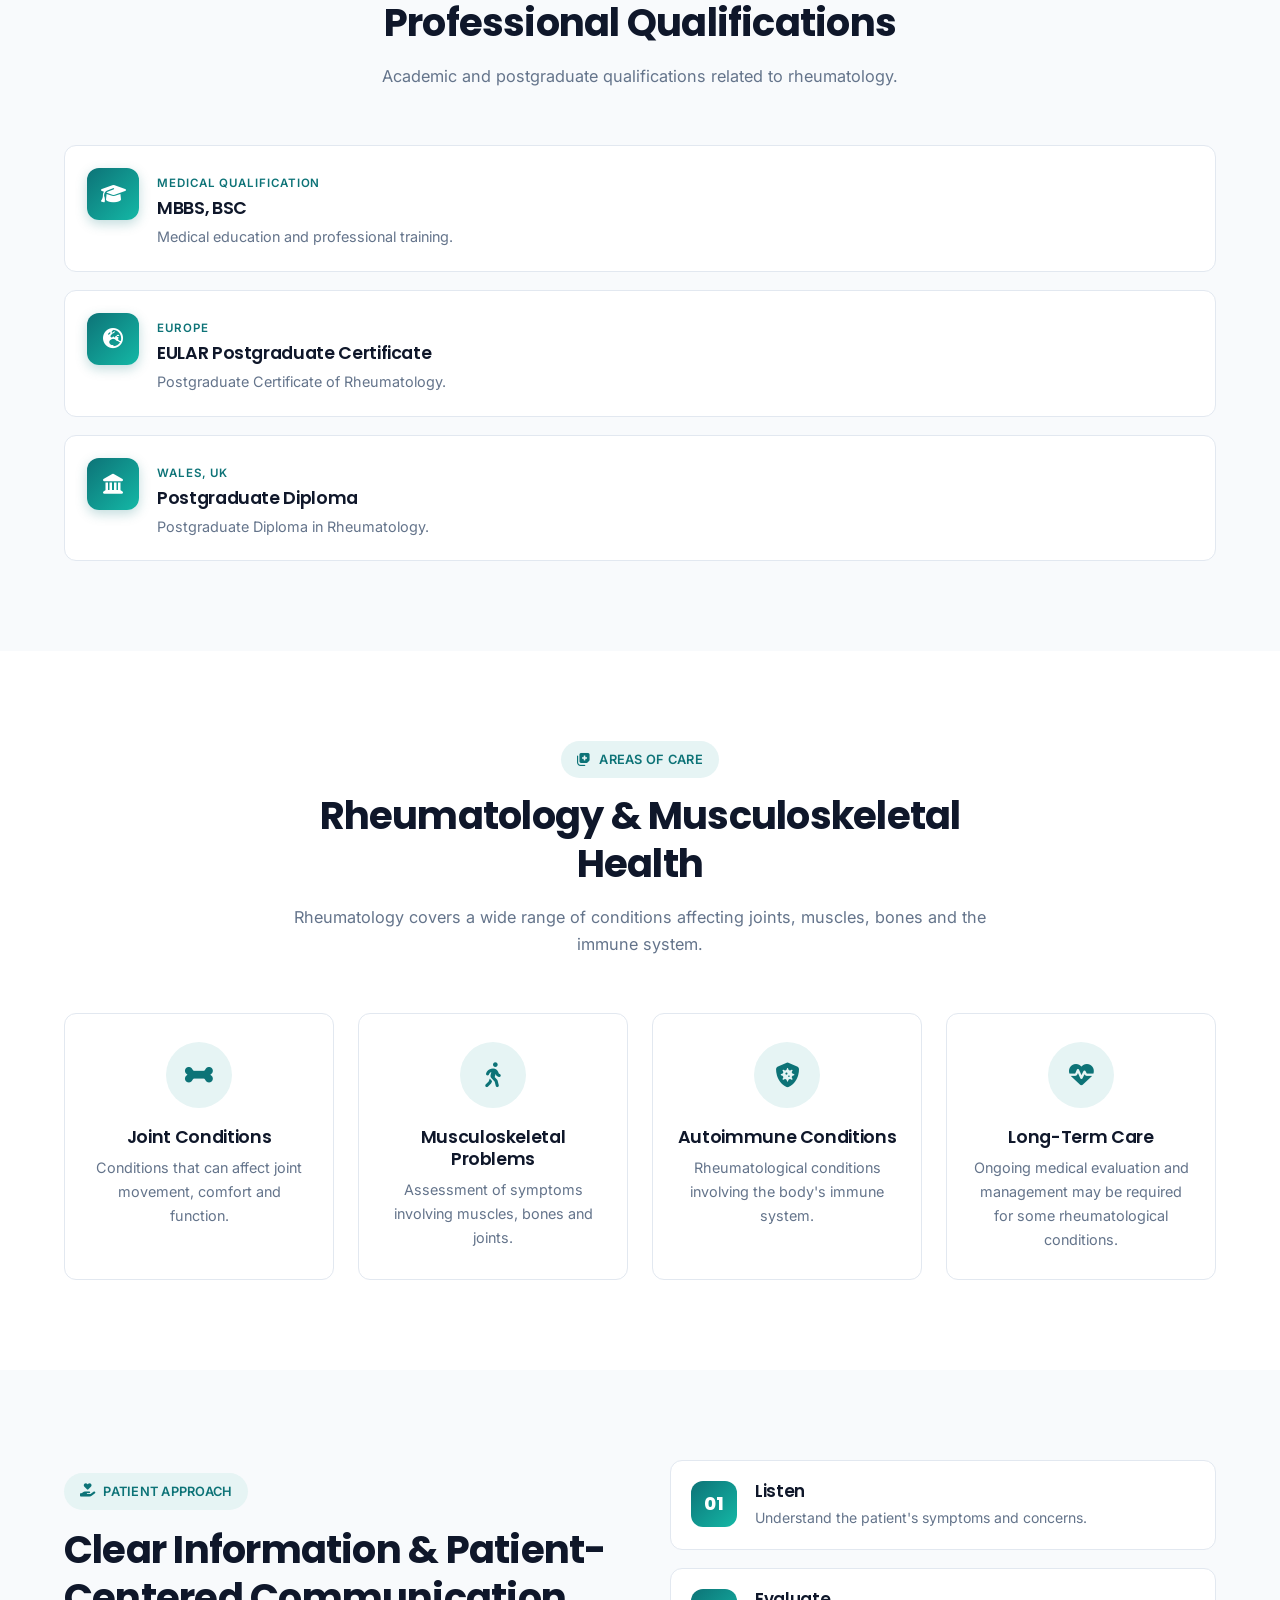
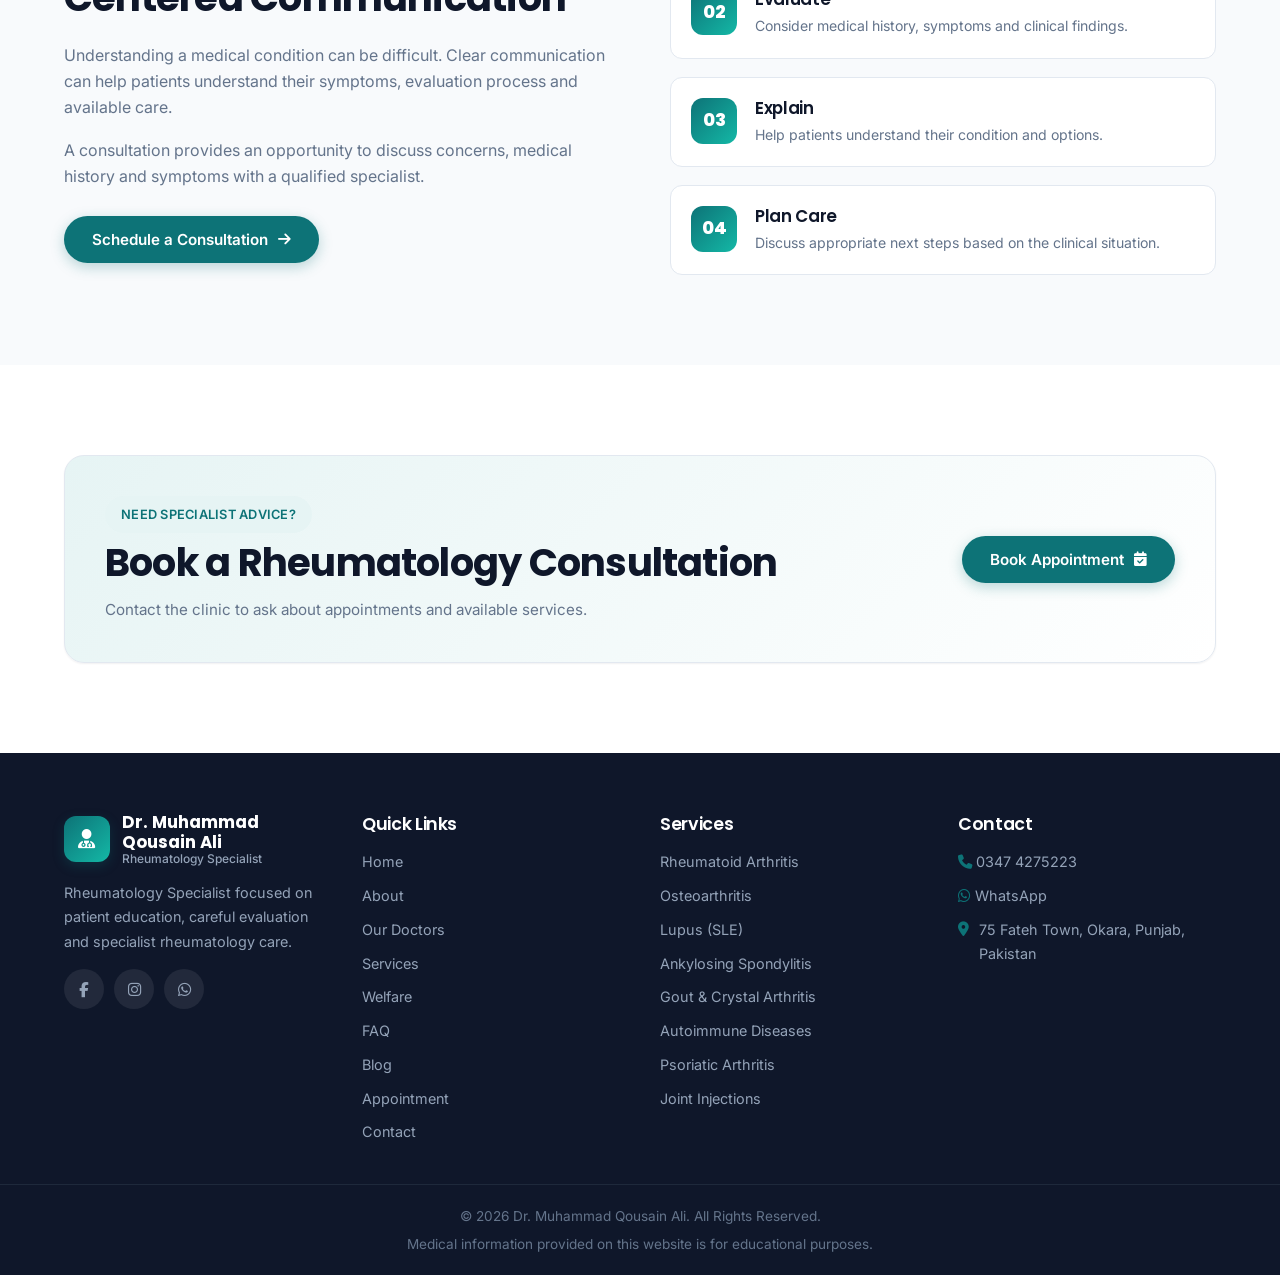
==== commit cb39f9c6: "Update about.html" ====
--- a/about.html
+++ b/about.html
@@ -77,7 +77,7 @@
 <div class="doctor-about-visual reveal">
 <div class="doctor-profile-card">
 <div class="doctor-profile-photo">
-<img src="doctor.png" alt="Dr. Muhammad Qousain Ali — Rheumatology Specialist" loading="eager" width="260" height="340">
+<img src="doctor.jpg" alt="Dr. Muhammad Qousain Ali — Rheumatology Specialist" loading="eager" width="260" height="340">
 </div>
 <h2>Dr. Muhammad Qousain Ali</h2>
 <p>Rheumatology Specialist</p>
